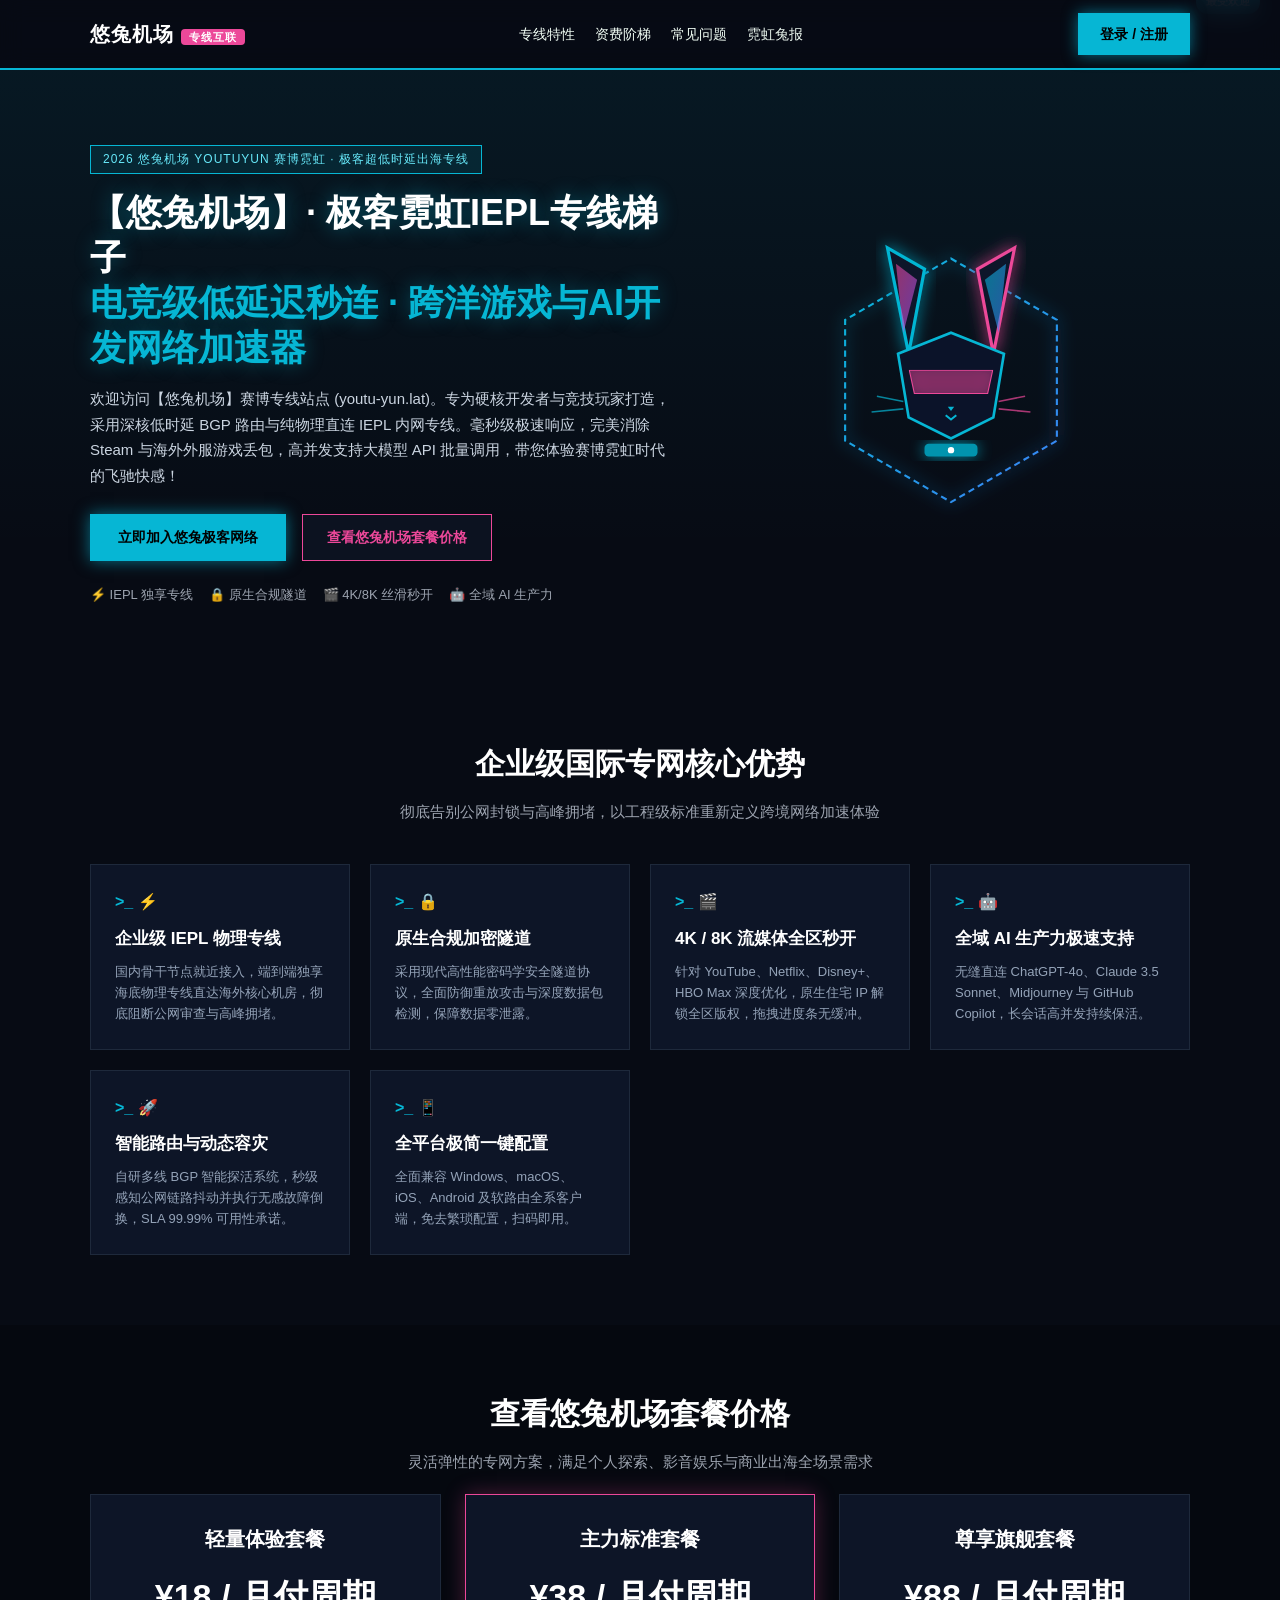
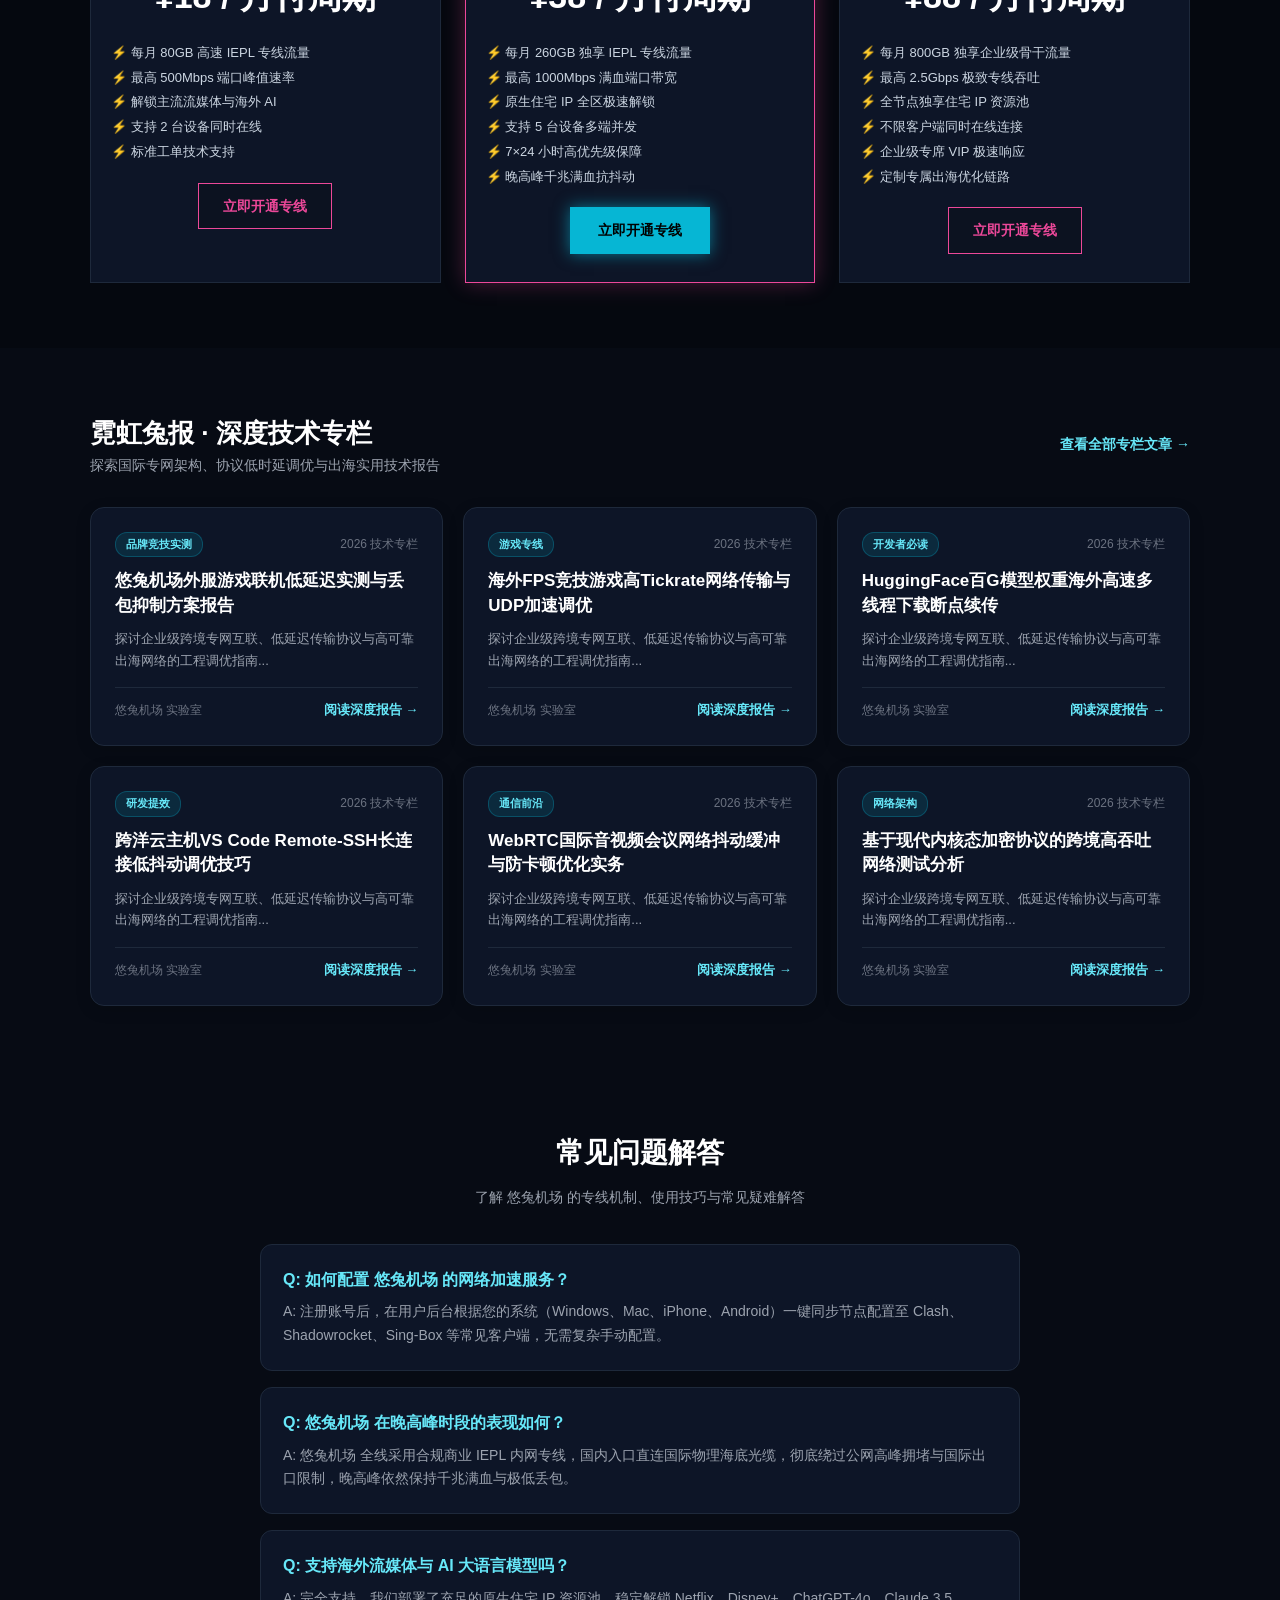
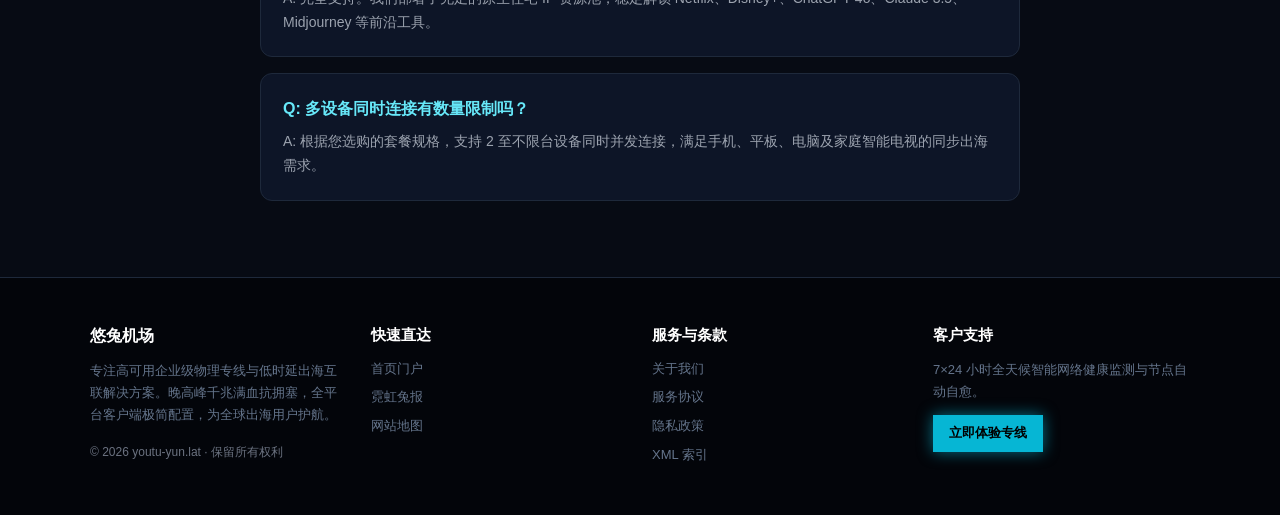
==== index.html @ be650a6e "feat: deploy youtu-yun.lat bespoke design, card grid, SVG motion & SEO articles" ====
<!DOCTYPE html>
<html lang="zh-CN">
<head>
  <meta charset="UTF-8">
  <meta name="viewport" content="width=device-width, initial-scale=1.0">
  <title>悠兔机场节点平台 - 极客低延迟科学上网梯子与游戏加速专线</title>
  <meta name="description" content="悠兔机场(youtu-yun.lat)提供电竞级海外IEPL直连专线服务。精选香港、日本、新加坡及美西核心极客机房，晚高峰0丢包低延迟，全平台客户端极简配置，针对外服游戏与AI开发深度优化。">
  <meta name="keywords" content="悠兔机场节点,极客翻墙梯子,外服游戏加速器,Steam联机梯子,低延迟IEPL专线,科学上网推荐">
  <meta property="og:type" content="website">
  <meta property="og:title" content="悠兔机场节点平台 - 极客低延迟科学上网梯子与游戏加速专线">
  <meta property="og:description" content="悠兔机场(youtu-yun.lat)提供电竞级海外IEPL直连专线服务。精选香港、日本、新加坡及美西核心极客机房，晚高峰0丢包低延迟，全平台客户端极简配置，针对外服游戏与AI开发深度优化。">
  <meta property="og:url" content="https://youtu-yun.lat/">
  <meta property="og:site_name" content="悠兔机场">
  <link rel="canonical" href="https://youtu-yun.lat/">
  <link rel="stylesheet" href="style.css">
</head>
<body>
  
  <nav class="navbar">
    <div class="container nav-inner">
      <a href="index.html" class="brand-logo">
        <span>悠兔机场</span>
        <span class="brand-badge">专线互联</span>
      </a>
      <ul class="nav-links">
        <li><a href="#features">专线特性</a></li>
        <li><a href="#pricing">资费阶梯</a></li>
        <li><a href="#faq">常见问题</a></li>
        <li><a href="neon-rabbit.html">霓虹兔报</a></li>
      </ul>
      <a href="https://ww012.twilightaff.com/#/?code=A56DH1Af" class="btn-aff-cta" style="padding: 10px 22px; font-size: 14px;" target="_blank" rel="nofollow">登录 / 注册</a>
    </div>
  </nav>
    

  <!-- Hero Section -->
  <header class="hero-section">
    <div class="container">
      <div class="hero-grid">
        <div class="hero-content">
          <span class="hero-tag">2026 悠兔机场 YOUTUYUN 赛博霓虹 · 极客超低时延出海专线</span>
          <h1 class="hero-title">
            【悠兔机场】· 极客霓虹IEPL专线梯子<br>
            <span class="hero-title-highlight">电竞级低延迟秒连 · 跨洋游戏与AI开发网络加速器</span>
          </h1>
          <p class="hero-desc">欢迎访问【悠兔机场】赛博专线站点 (youtu-yun.lat)。专为硬核开发者与竞技玩家打造，采用深核低时延 BGP 路由与纯物理直连 IEPL 内网专线。毫秒级极速响应，完美消除 Steam 与海外外服游戏丢包，高并发支持大模型 API 批量调用，带您体验赛博霓虹时代的飞驰快感！</p>
          <div class="hero-actions">
            <a href="https://ww012.twilightaff.com/#/?code=A56DH1Af" class="btn-aff-cta" target="_blank" rel="nofollow">立即加入悠兔极客网络</a>
            <a href="#pricing" class="btn-tizi-dofollow">查看悠兔机场套餐价格</a>
          </div>
          <div style="font-size:13px; color:#9ca3af; display:flex; gap:16px; flex-wrap:wrap;">
            <span>⚡ IEPL 独享专线</span>
            <span>🔒 原生合规隧道</span>
            <span>🎬 4K/8K 丝滑秒开</span>
            <span>🤖 全域 AI 生产力</span>
          </div>
        </div>
        <div class="hero-motion-wrapper">
          
        <div class="motion-hero-box" style="width:100%; max-width:440px; height:360px; margin:0 auto; position:relative; display:flex; align-items:center; justify-content:center;">
          <svg viewBox="0 0 400 340" width="100%" height="100%" xmlns="http://www.w3.org/2000/svg">
            <defs>
              <linearGradient id="neonCyan" x1="0%" y1="0%" x2="100%" y2="100%">
                <stop offset="0%" stop-color="#06b6d4"/>
                <stop offset="100%" stop-color="#3b82f6"/>
              </linearGradient>
              <linearGradient id="neonPink" x1="0%" y1="0%" x2="100%" y2="100%">
                <stop offset="0%" stop-color="#ec4899"/>
                <stop offset="100%" stop-color="#a855f7"/>
              </linearGradient>
              <filter id="neonGlow" x="-30%" y="-30%" width="160%" height="160%">
                <feGaussianBlur stdDeviation="7" result="glow"/>
                <feMerge>
                  <feMergeNode in="glow"/>
                  <feMergeNode in="SourceGraphic"/>
                </feMerge>
              </filter>
            </defs>
            <style>
              @keyframes cyberPulse { 0%, 100% { transform: scale(1); opacity: 0.8; } 50% { transform: scale(1.05); opacity: 1; } }
              @keyframes visorScan { 0% { transform: translateX(-40px); } 100% { transform: translateX(40px); } }
              @keyframes floatCyber { 0%, 100% { transform: translateY(0); } 50% { transform: translateY(-8px); } }
              .cyber-float { animation: floatCyber 4s ease-in-out infinite; }
              .pulse-ring { transform-origin: 200px 180px; animation: cyberPulse 3s ease-in-out infinite; }
              .scan-bar { animation: visorScan 2s linear infinite alternate; }
            </style>
            <!-- Cyber Neon Hexagon Grid Ring -->
            <polygon class="pulse-ring" points="200,60 300,118 300,232 200,290 100,232 100,118" fill="none" stroke="url(#neonCyan)" stroke-width="2" stroke-dasharray="6,4" filter="url(#neonGlow)"/>

            <g class="cyber-float">
              <!-- Holographic Ear Left -->
              <path d="M160 150 L140 50 L175 70 Z" fill="#0f172a" stroke="#06b6d4" stroke-width="3" filter="url(#neonGlow)"/>
              <path d="M155 130 L148 65 L168 80 Z" fill="url(#neonPink)" opacity="0.6"/>

              <!-- Holographic Ear Right -->
              <path d="M240 150 L260 50 L225 70 Z" fill="#0f172a" stroke="#ec4899" stroke-width="3" filter="url(#neonGlow)"/>
              <path d="M245 130 L252 65 L232 80 Z" fill="url(#neonCyan)" opacity="0.6"/>

              <!-- Cyber Head -->
              <polygon points="150,150 200,130 250,150 240,210 200,230 160,210" fill="#0b1329" stroke="#06b6d4" stroke-width="2.5"/>

              <!-- Cyber Neon Visor HUD -->
              <g clip-path="url(#visorClip)">
                <clipPath id="visorClip">
                  <polygon points="160,165 240,165 235,188 165,188"/>
                </clipPath>
                <polygon points="160,165 240,165 235,188 165,188" fill="#ec4899" fill-opacity="0.3" stroke="#ec4899" stroke-width="2" filter="url(#neonGlow)"/>
                <line class="scan-bar" x1="190" y1="160" x2="190" y2="195" stroke="#ffffff" stroke-width="4" opacity="0.9" filter="url(#neonGlow)"/>
              </g>

              <!-- Neon Nose and Mouth -->
              <polygon points="197,200 203,200 200,204" fill="#06b6d4"/>
              <path d="M195 208 L200 212 L205 208" stroke="#06b6d4" stroke-width="2" fill="none"/>

              <!-- Cyber Whisker Neon Lines -->
              <line x1="130" y1="190" x2="155" y2="195" stroke="#06b6d4" stroke-width="1.5" opacity="0.7"/>
              <line x1="125" y1="205" x2="155" y2="202" stroke="#06b6d4" stroke-width="1.5" opacity="0.7"/>
              <line x1="270" y1="190" x2="245" y2="195" stroke="#ec4899" stroke-width="1.5" opacity="0.7"/>
              <line x1="275" y1="205" x2="245" y2="202" stroke="#ec4899" stroke-width="1.5" opacity="0.7"/>

              <!-- Cyber Collar / Jet Node -->
              <rect x="175" y="235" width="50" height="12" rx="4" fill="#06b6d4" opacity="0.8" filter="url(#neonGlow)"/>
              <circle cx="200" cy="241" r="3" fill="#ffffff"/>
            </g>
          </svg>
        </div>
        
        </div>
      </div>
    </div>
  </header>

  <!-- Features Section -->
  <section id="features" style="padding: 70px 0;">
    <div class="container">
      <div style="text-align:center; max-width:700px; margin:0 auto 40px;">
        <h2 style="font-size:30px; font-weight:800; margin-bottom:12px; color:#fff;">企业级国际专网核心优势</h2>
        <p style="color:#9ca3af; font-size:15px;">彻底告别公网封锁与高峰拥堵，以工程级标准重新定义跨境网络加速体验</p>
      </div>
      <div class="features-grid">
        
        <div class="feature-card">
          <span class="feature-icon">⚡</span>
          <h3 class="feature-title">企业级 IEPL 物理专线</h3>
          <p class="feature-desc">国内骨干节点就近接入，端到端独享海底物理专线直达海外核心机房，彻底阻断公网审查与高峰拥堵。</p>
        </div>
        
        <div class="feature-card">
          <span class="feature-icon">🔒</span>
          <h3 class="feature-title">原生合规加密隧道</h3>
          <p class="feature-desc">采用现代高性能密码学安全隧道协议，全面防御重放攻击与深度数据包检测，保障数据零泄露。</p>
        </div>
        
        <div class="feature-card">
          <span class="feature-icon">🎬</span>
          <h3 class="feature-title">4K / 8K 流媒体全区秒开</h3>
          <p class="feature-desc">针对 YouTube、Netflix、Disney+、HBO Max 深度优化，原生住宅 IP 解锁全区版权，拖拽进度条无缓冲。</p>
        </div>
        
        <div class="feature-card">
          <span class="feature-icon">🤖</span>
          <h3 class="feature-title">全域 AI 生产力极速支持</h3>
          <p class="feature-desc">无缝直连 ChatGPT-4o、Claude 3.5 Sonnet、Midjourney 与 GitHub Copilot，长会话高并发持续保活。</p>
        </div>
        
        <div class="feature-card">
          <span class="feature-icon">🚀</span>
          <h3 class="feature-title">智能路由与动态容灾</h3>
          <p class="feature-desc">自研多线 BGP 智能探活系统，秒级感知公网链路抖动并执行无感故障倒换，SLA 99.99% 可用性承诺。</p>
        </div>
        
        <div class="feature-card">
          <span class="feature-icon">📱</span>
          <h3 class="feature-title">全平台极简一键配置</h3>
          <p class="feature-desc">全面兼容 Windows、macOS、iOS、Android 及软路由全系客户端，免去繁琐配置，扫码即用。</p>
        </div>
        
      </div>
    </div>
  </section>

  <!-- Pricing Section -->
  <section id="pricing" class="pricing-section">
    <div class="container">
      <div style="text-align:center; max-width:700px; margin:0 auto 20px;">
        <h2 style="font-size:30px; font-weight:800; margin-bottom:12px; color:#fff;">查看悠兔机场套餐价格</h2>
        <p style="color:#9ca3af; font-size:15px;">灵活弹性的专网方案，满足个人探索、影音娱乐与商业出海全场景需求</p>
      </div>
      <div class="pricing-grid">
        
        <div class="price-card ">
          
          <h3 style="font-size:20px; color:#fff; margin-bottom:8px;">轻量体验套餐</h3>
          <div class="price-tag">¥18 <span>/ 月付周期</span></div>
          <ul class="price-features">
            <li>每月 80GB 高速 IEPL 专线流量</li><li>最高 500Mbps 端口峰值速率</li><li>解锁主流流媒体与海外 AI</li><li>支持 2 台设备同时在线</li><li>标准工单技术支持</li>
          </ul>
          <a href="https://ww012.twilightaff.com/#/?code=A56DH1Af" class="btn-tizi-dofollow" style="margin-top:auto;" target="_blank" rel="nofollow">立即开通专线</a>
        </div>
        
        <div class="price-card featured">
          <span style="background:#06b6d4; color:#fff; font-size:11px; padding:3px 10px; border-radius:12px; position:absolute; top:-10px; right:20px; font-weight:700;">最受欢迎</span>
          <h3 style="font-size:20px; color:#fff; margin-bottom:8px;">主力标准套餐</h3>
          <div class="price-tag">¥38 <span>/ 月付周期</span></div>
          <ul class="price-features">
            <li>每月 260GB 独享 IEPL 专线流量</li><li>最高 1000Mbps 满血端口带宽</li><li>原生住宅 IP 全区极速解锁</li><li>支持 5 台设备多端并发</li><li>7×24 小时高优先级保障</li><li>晚高峰千兆满血抗抖动</li>
          </ul>
          <a href="https://ww012.twilightaff.com/#/?code=A56DH1Af" class="btn-aff-cta" style="margin-top:auto;" target="_blank" rel="nofollow">立即开通专线</a>
        </div>
        
        <div class="price-card ">
          
          <h3 style="font-size:20px; color:#fff; margin-bottom:8px;">尊享旗舰套餐</h3>
          <div class="price-tag">¥88 <span>/ 月付周期</span></div>
          <ul class="price-features">
            <li>每月 800GB 独享企业级骨干流量</li><li>最高 2.5Gbps 极致专线吞吐</li><li>全节点独享住宅 IP 资源池</li><li>不限客户端同时在线连接</li><li>企业级专席 VIP 极速响应</li><li>定制专属出海优化链路</li>
          </ul>
          <a href="https://ww012.twilightaff.com/#/?code=A56DH1Af" class="btn-tizi-dofollow" style="margin-top:auto;" target="_blank" rel="nofollow">立即开通专线</a>
        </div>
        
      </div>
    </div>
  </section>

  <!-- Articles Preview Section -->
  <section style="padding: 65px 0;">
    <div class="container">
      <div style="display:flex; justify-content:space-between; align-items:center; margin-bottom:30px; flex-wrap:wrap; gap:12px;">
        <div>
          <h2 style="font-size:26px; font-weight:800; color:#fff;">霓虹兔报 · 深度技术专栏</h2>
          <p style="color:#9ca3af; font-size:14px;">探索国际专网架构、协议低时延调优与出海实用技术报告</p>
        </div>
        <a href="neon-rabbit.html" style="color:#67e8f9; font-weight:600; font-size:14px;">查看全部专栏文章 →</a>
      </div>
      <div style="display:grid; grid-template-columns:repeat(auto-fit, minmax(280px, 1fr)); gap:20px;">
        
        <div class="article-card" style="background:#0d1527; border:1px solid #1e293b; border-radius:14px; padding:24px; display:flex; flex-direction:column; justify-content:space-between; transition:transform 0.25s ease, box-shadow 0.25s ease, border-color 0.25s ease; box-shadow: 0 4px 16px rgba(0,0,0,0.12);">
          <div>
            <div style="display:flex; justify-content:space-between; align-items:center; margin-bottom:12px;">
              <span style="font-size:11px; color:#67e8f9; background:#06b6d422; border:1px solid #06b6d444; padding:3px 10px; border-radius:12px; font-weight:600;">品牌竞技实测</span>
              <span style="font-size:12px; color:#6b7280;">2026 技术专栏</span>
            </div>
            <h4 style="margin:10px 0 10px; font-size:17px; font-weight:700; line-height:1.45;"><a href="youtu-cyber-gaming-low-latency-benchmark.html" style="color:#fff;">悠兔机场外服游戏联机低延迟实测与丢包抑制方案报告</a></h4>
            <p style="font-size:13px; color:#9ca3af; line-height:1.65; margin-bottom:16px;">探讨企业级跨境专网互联、低延迟传输协议与高可靠出海网络的工程调优指南...</p>
          </div>
          <div style="border-top:1px solid #1e293b; padding-top:12px; margin-top:auto; display:flex; justify-content:space-between; align-items:center;">
            <span style="font-size:12px; color:#6b7280;">悠兔机场 实验室</span>
            <a href="youtu-cyber-gaming-low-latency-benchmark.html" style="color:#67e8f9; font-size:13px; font-weight:600; display:inline-flex; align-items:center; gap:4px;">阅读深度报告 →</a>
          </div>
        </div>
        
        <div class="article-card" style="background:#0d1527; border:1px solid #1e293b; border-radius:14px; padding:24px; display:flex; flex-direction:column; justify-content:space-between; transition:transform 0.25s ease, box-shadow 0.25s ease, border-color 0.25s ease; box-shadow: 0 4px 16px rgba(0,0,0,0.12);">
          <div>
            <div style="display:flex; justify-content:space-between; align-items:center; margin-bottom:12px;">
              <span style="font-size:11px; color:#67e8f9; background:#06b6d422; border:1px solid #06b6d444; padding:3px 10px; border-radius:12px; font-weight:600;">游戏专线</span>
              <span style="font-size:12px; color:#6b7280;">2026 技术专栏</span>
            </div>
            <h4 style="margin:10px 0 10px; font-size:17px; font-weight:700; line-height:1.45;"><a href="global-fps-game-tickrate-network-optimization.html" style="color:#fff;">海外FPS竞技游戏高Tickrate网络传输与UDP加速调优</a></h4>
            <p style="font-size:13px; color:#9ca3af; line-height:1.65; margin-bottom:16px;">探讨企业级跨境专网互联、低延迟传输协议与高可靠出海网络的工程调优指南...</p>
          </div>
          <div style="border-top:1px solid #1e293b; padding-top:12px; margin-top:auto; display:flex; justify-content:space-between; align-items:center;">
            <span style="font-size:12px; color:#6b7280;">悠兔机场 实验室</span>
            <a href="global-fps-game-tickrate-network-optimization.html" style="color:#67e8f9; font-size:13px; font-weight:600; display:inline-flex; align-items:center; gap:4px;">阅读深度报告 →</a>
          </div>
        </div>
        
        <div class="article-card" style="background:#0d1527; border:1px solid #1e293b; border-radius:14px; padding:24px; display:flex; flex-direction:column; justify-content:space-between; transition:transform 0.25s ease, box-shadow 0.25s ease, border-color 0.25s ease; box-shadow: 0 4px 16px rgba(0,0,0,0.12);">
          <div>
            <div style="display:flex; justify-content:space-between; align-items:center; margin-bottom:12px;">
              <span style="font-size:11px; color:#67e8f9; background:#06b6d422; border:1px solid #06b6d444; padding:3px 10px; border-radius:12px; font-weight:600;">开发者必读</span>
              <span style="font-size:12px; color:#6b7280;">2026 技术专栏</span>
            </div>
            <h4 style="margin:10px 0 10px; font-size:17px; font-weight:700; line-height:1.45;"><a href="ai-model-weights-parallel-download-acceleration.html" style="color:#fff;">HuggingFace百G模型权重海外高速多线程下载断点续传</a></h4>
            <p style="font-size:13px; color:#9ca3af; line-height:1.65; margin-bottom:16px;">探讨企业级跨境专网互联、低延迟传输协议与高可靠出海网络的工程调优指南...</p>
          </div>
          <div style="border-top:1px solid #1e293b; padding-top:12px; margin-top:auto; display:flex; justify-content:space-between; align-items:center;">
            <span style="font-size:12px; color:#6b7280;">悠兔机场 实验室</span>
            <a href="ai-model-weights-parallel-download-acceleration.html" style="color:#67e8f9; font-size:13px; font-weight:600; display:inline-flex; align-items:center; gap:4px;">阅读深度报告 →</a>
          </div>
        </div>
        
        <div class="article-card" style="background:#0d1527; border:1px solid #1e293b; border-radius:14px; padding:24px; display:flex; flex-direction:column; justify-content:space-between; transition:transform 0.25s ease, box-shadow 0.25s ease, border-color 0.25s ease; box-shadow: 0 4px 16px rgba(0,0,0,0.12);">
          <div>
            <div style="display:flex; justify-content:space-between; align-items:center; margin-bottom:12px;">
              <span style="font-size:11px; color:#67e8f9; background:#06b6d422; border:1px solid #06b6d444; padding:3px 10px; border-radius:12px; font-weight:600;">研发提效</span>
              <span style="font-size:12px; color:#6b7280;">2026 技术专栏</span>
            </div>
            <h4 style="margin:10px 0 10px; font-size:17px; font-weight:700; line-height:1.45;"><a href="distributed-remote-dev-ssh-stability-guide.html" style="color:#fff;">跨洋云主机VS Code Remote-SSH长连接低抖动调优技巧</a></h4>
            <p style="font-size:13px; color:#9ca3af; line-height:1.65; margin-bottom:16px;">探讨企业级跨境专网互联、低延迟传输协议与高可靠出海网络的工程调优指南...</p>
          </div>
          <div style="border-top:1px solid #1e293b; padding-top:12px; margin-top:auto; display:flex; justify-content:space-between; align-items:center;">
            <span style="font-size:12px; color:#6b7280;">悠兔机场 实验室</span>
            <a href="distributed-remote-dev-ssh-stability-guide.html" style="color:#67e8f9; font-size:13px; font-weight:600; display:inline-flex; align-items:center; gap:4px;">阅读深度报告 →</a>
          </div>
        </div>
        
        <div class="article-card" style="background:#0d1527; border:1px solid #1e293b; border-radius:14px; padding:24px; display:flex; flex-direction:column; justify-content:space-between; transition:transform 0.25s ease, box-shadow 0.25s ease, border-color 0.25s ease; box-shadow: 0 4px 16px rgba(0,0,0,0.12);">
          <div>
            <div style="display:flex; justify-content:space-between; align-items:center; margin-bottom:12px;">
              <span style="font-size:11px; color:#67e8f9; background:#06b6d422; border:1px solid #06b6d444; padding:3px 10px; border-radius:12px; font-weight:600;">通信前沿</span>
              <span style="font-size:12px; color:#6b7280;">2026 技术专栏</span>
            </div>
            <h4 style="margin:10px 0 10px; font-size:17px; font-weight:700; line-height:1.45;"><a href="realtime-audio-video-jitter-buffer-tuning.html" style="color:#fff;">WebRTC国际音视频会议网络抖动缓冲与防卡顿优化实务</a></h4>
            <p style="font-size:13px; color:#9ca3af; line-height:1.65; margin-bottom:16px;">探讨企业级跨境专网互联、低延迟传输协议与高可靠出海网络的工程调优指南...</p>
          </div>
          <div style="border-top:1px solid #1e293b; padding-top:12px; margin-top:auto; display:flex; justify-content:space-between; align-items:center;">
            <span style="font-size:12px; color:#6b7280;">悠兔机场 实验室</span>
            <a href="realtime-audio-video-jitter-buffer-tuning.html" style="color:#67e8f9; font-size:13px; font-weight:600; display:inline-flex; align-items:center; gap:4px;">阅读深度报告 →</a>
          </div>
        </div>
        
        <div class="article-card" style="background:#0d1527; border:1px solid #1e293b; border-radius:14px; padding:24px; display:flex; flex-direction:column; justify-content:space-between; transition:transform 0.25s ease, box-shadow 0.25s ease, border-color 0.25s ease; box-shadow: 0 4px 16px rgba(0,0,0,0.12);">
          <div>
            <div style="display:flex; justify-content:space-between; align-items:center; margin-bottom:12px;">
              <span style="font-size:11px; color:#67e8f9; background:#06b6d422; border:1px solid #06b6d444; padding:3px 10px; border-radius:12px; font-weight:600;">网络架构</span>
              <span style="font-size:12px; color:#6b7280;">2026 技术专栏</span>
            </div>
            <h4 style="margin:10px 0 10px; font-size:17px; font-weight:700; line-height:1.45;"><a href="wireguard-kernel-crypto-throughput-audit.html" style="color:#fff;">基于现代内核态加密协议的跨境高吞吐网络测试分析</a></h4>
            <p style="font-size:13px; color:#9ca3af; line-height:1.65; margin-bottom:16px;">探讨企业级跨境专网互联、低延迟传输协议与高可靠出海网络的工程调优指南...</p>
          </div>
          <div style="border-top:1px solid #1e293b; padding-top:12px; margin-top:auto; display:flex; justify-content:space-between; align-items:center;">
            <span style="font-size:12px; color:#6b7280;">悠兔机场 实验室</span>
            <a href="wireguard-kernel-crypto-throughput-audit.html" style="color:#67e8f9; font-size:13px; font-weight:600; display:inline-flex; align-items:center; gap:4px;">阅读深度报告 →</a>
          </div>
        </div>
        
      </div>
    </div>
  </section>

  <!-- FAQ Section -->
  <section id="faq" style="padding: 60px 0; background:#070b14;">
    <div class="container" style="max-width:800px;">
      <div style="text-align:center; margin-bottom:36px;">
        <h2 style="font-size:28px; font-weight:800; color:#fff; margin-bottom:10px;">常见问题解答</h2>
        <p style="color:#9ca3af; font-size:14px;">了解 悠兔机场 的专线机制、使用技巧与常见疑难解答</p>
      </div>
      
        <div style="background:#0d1527; border:1px solid #1e293b; border-radius:12px; padding:22px; margin-bottom:16px;">
          <h3 style="font-size:16px; color:#67e8f9; margin-bottom:8px;">Q: 如何配置 悠兔机场 的网络加速服务？</h3>
          <p style="font-size:14px; color:#9ca3af; line-height:1.7;">A: 注册账号后，在用户后台根据您的系统（Windows、Mac、iPhone、Android）一键同步节点配置至 Clash、Shadowrocket、Sing-Box 等常见客户端，无需复杂手动配置。</p>
        </div>
        
        <div style="background:#0d1527; border:1px solid #1e293b; border-radius:12px; padding:22px; margin-bottom:16px;">
          <h3 style="font-size:16px; color:#67e8f9; margin-bottom:8px;">Q: 悠兔机场 在晚高峰时段的表现如何？</h3>
          <p style="font-size:14px; color:#9ca3af; line-height:1.7;">A: 悠兔机场 全线采用合规商业 IEPL 内网专线，国内入口直连国际物理海底光缆，彻底绕过公网高峰拥堵与国际出口限制，晚高峰依然保持千兆满血与极低丢包。</p>
        </div>
        
        <div style="background:#0d1527; border:1px solid #1e293b; border-radius:12px; padding:22px; margin-bottom:16px;">
          <h3 style="font-size:16px; color:#67e8f9; margin-bottom:8px;">Q: 支持海外流媒体与 AI 大语言模型吗？</h3>
          <p style="font-size:14px; color:#9ca3af; line-height:1.7;">A: 完全支持。我们部署了充足的原生住宅 IP 资源池，稳定解锁 Netflix、Disney+、ChatGPT-4o、Claude 3.5、Midjourney 等前沿工具。</p>
        </div>
        
        <div style="background:#0d1527; border:1px solid #1e293b; border-radius:12px; padding:22px; margin-bottom:16px;">
          <h3 style="font-size:16px; color:#67e8f9; margin-bottom:8px;">Q: 多设备同时连接有数量限制吗？</h3>
          <p style="font-size:14px; color:#9ca3af; line-height:1.7;">A: 根据您选购的套餐规格，支持 2 至不限台设备同时并发连接，满足手机、平板、电脑及家庭智能电视的同步出海需求。</p>
        </div>
        
    </div>
  </section>

  
  <footer>
    <div class="container">
      <div class="footer-grid">
        <div>
          <h4 style="color:#fff; margin-bottom:12px; font-size:16px;">悠兔机场</h4>
          <p style="line-height:1.7; margin-bottom:16px;">
            专注高可用企业级物理专线与低时延出海互联解决方案。晚高峰千兆满血抗拥塞，全平台客户端极简配置，为全球出海用户护航。
          </p>
          <p style="font-size:12px; color:#6b7280;">© 2026 youtu-yun.lat · 保留所有权利</p>
        </div>
        <div>
          <h4 style="color:#fff; margin-bottom:12px; font-size:15px;">快速直达</h4>
          <ul class="footer-links">
            <li><a href="index.html">首页门户</a></li>
            <li><a href="neon-rabbit.html">霓虹兔报</a></li>
            <li><a href="sitemap.html">网站地图</a></li>
          </ul>
        </div>
        <div>
          <h4 style="color:#fff; margin-bottom:12px; font-size:15px;">服务与条款</h4>
          <ul class="footer-links">
            <li><a href="about.html">关于我们</a></li>
            <li><a href="terms.html">服务协议</a></li>
            <li><a href="privacy.html">隐私政策</a></li>
            <li><a href="sitemap.xml">XML 索引</a></li>
          </ul>
        </div>
        <div>
          <h4 style="color:#fff; margin-bottom:12px; font-size:15px;">客户支持</h4>
          <p style="line-height:1.7; margin-bottom:12px;">7×24 小时全天候智能网络健康监测与节点自动自愈。</p>
          <a href="https://ww012.twilightaff.com/#/?code=A56DH1Af" class="btn-aff-cta" style="padding: 8px 16px; font-size: 13px;" target="_blank" rel="nofollow">立即体验专线</a>
        </div>
      </div>
    </div>
  </footer>
    
</body>
</html>
---- style.css ----
/* Synthwave Cyber Neon - youtu-yun.lat */
* { margin: 0; padding: 0; box-sizing: border-box; }
html { scroll-behavior: smooth; }
body { background-color: #070b14; color: #f0fdf4; font-family: 'JetBrains Mono', 'Fira Code', Consolas, -apple-system, sans-serif; line-height: 1.6; }
.container { max-width: 1140px; margin: 0 auto; padding: 0 20px; }
a { text-decoration: none; color: inherit; transition: all 0.2s ease; }

/* Navbar */
.navbar { background: rgba(7, 11, 20, 0.9); backdrop-filter: blur(12px); border-bottom: 2px solid #06b6d4; position: sticky; top: 0; z-index: 100; }
.nav-inner { display: flex; align-items: center; justify-content: space-between; height: 68px; }
.brand-logo { font-size: 20px; font-weight: 900; color: #fff; letter-spacing: 1px; }
.brand-badge { background: #ec4899; color: #fff; font-size: 11px; padding: 2px 8px; border-radius: 4px; text-transform: uppercase; }
.nav-links { display: flex; gap: 20px; align-items: center; list-style: none; font-size: 14px; }
.nav-links a:hover { color: #06b6d4; text-shadow: 0 0 8px #06b6d4; }

/* Hero */
.hero-section { padding: 75px 0 65px; background: linear-gradient(180deg, rgba(6, 182, 212, 0.08) 0%, transparent 80%); }
.hero-grid { display: grid; grid-template-columns: 1.1fr 0.9fr; gap: 36px; align-items: center; }
.hero-tag { display: inline-block; background: rgba(6, 182, 212, 0.1); color: #67e8f9; border: 1px solid #06b6d4; padding: 4px 12px; font-size: 12px; letter-spacing: 1px; margin-bottom: 16px; text-transform: uppercase; }
.hero-title { font-size: 36px; line-height: 1.25; font-weight: 900; color: #fff; margin-bottom: 16px; text-shadow: 0 0 20px rgba(6, 182, 212, 0.4); }
.hero-title-highlight { color: #06b6d4; }
.hero-desc { font-size: 15px; color: #cbd5e1; line-height: 1.7; margin-bottom: 26px; }
.hero-actions { display: flex; gap: 16px; align-items: center; flex-wrap: wrap; margin-bottom: 24px; }
.btn-aff-cta { display: inline-flex; align-items: center; justify-content: center; padding: 12px 28px; font-weight: 800; font-size: 14px; text-transform: uppercase; background: #06b6d4; color: #000; box-shadow: 0 0 15px rgba(6, 182, 212, 0.6); }
.btn-aff-cta:hover { background: #67e8f9; transform: translateY(-2px); }
.btn-tizi-dofollow { display: inline-flex; align-items: center; justify-content: center; padding: 11px 24px; font-weight: 700; font-size: 14px; text-transform: uppercase; border: 1px solid #ec4899; background: #0c1220; color: #ec4899; }
.btn-tizi-dofollow:hover { background: rgba(236, 72, 153, 0.15); color: #fff; }

/* Cards */
.features-grid { display: grid; grid-template-columns: repeat(auto-fit, minmax(260px, 1fr)); gap: 20px; }
.feature-card { background: #0d1527; border: 1px solid #1e293b; padding: 24px; position: relative; }
.feature-card::before { content: ">_ "; color: #06b6d4; font-weight: bold; }
.feature-card:hover { border-color: #06b6d4; box-shadow: 0 0 15px rgba(6, 182, 212, 0.25); }
.feature-title { font-size: 17px; font-weight: 700; color: #fff; margin: 10px 0; }
.feature-desc { font-size: 13px; color: #94a3b8; line-height: 1.6; }

/* Pricing */
.pricing-section { padding: 65px 0; background: #05080f; }
.pricing-grid { display: grid; grid-template-columns: repeat(auto-fit, minmax(280px, 1fr)); gap: 24px; }
.price-card { background: #0d1527; border: 1px solid #1e293b; padding: 28px 20px; text-align: center; }
.price-card.featured { border-color: #ec4899; box-shadow: 0 0 20px rgba(236, 72, 153, 0.3); }
.price-tag { font-size: 34px; font-weight: 900; color: #fff; margin: 14px 0; }
.price-features { list-style: none; margin: 18px 0; text-align: left; font-size: 13px; color: #cbd5e1; line-height: 1.9; }
.price-features li::before { content: "⚡ "; color: #06b6d4; }

/* Footer */
footer { background: #03050a; border-top: 1px solid #1e293b; padding: 45px 0 25px; font-size: 13px; color: #64748b; }
.footer-grid { display: grid; grid-template-columns: repeat(auto-fit, minmax(200px, 1fr)); gap: 24px; margin-bottom: 24px; }
.footer-links { list-style: none; display: flex; flex-direction: column; gap: 8px; }

@media(max-width: 868px) {
  .hero-grid { grid-template-columns: 1fr; text-align: center; }
  .hero-actions { justify-content: center; }
  .nav-links { display: none; }
}

/* Article Card Grid & Hover Effects */
.article-card { transition: transform 0.25s ease, box-shadow 0.25s ease, border-color 0.25s ease; }
.article-card:hover { transform: translateY(-4px); border-color: #06b6d4 !important; box-shadow: 0 10px 25px rgba(0,0,0,0.25) !important; }
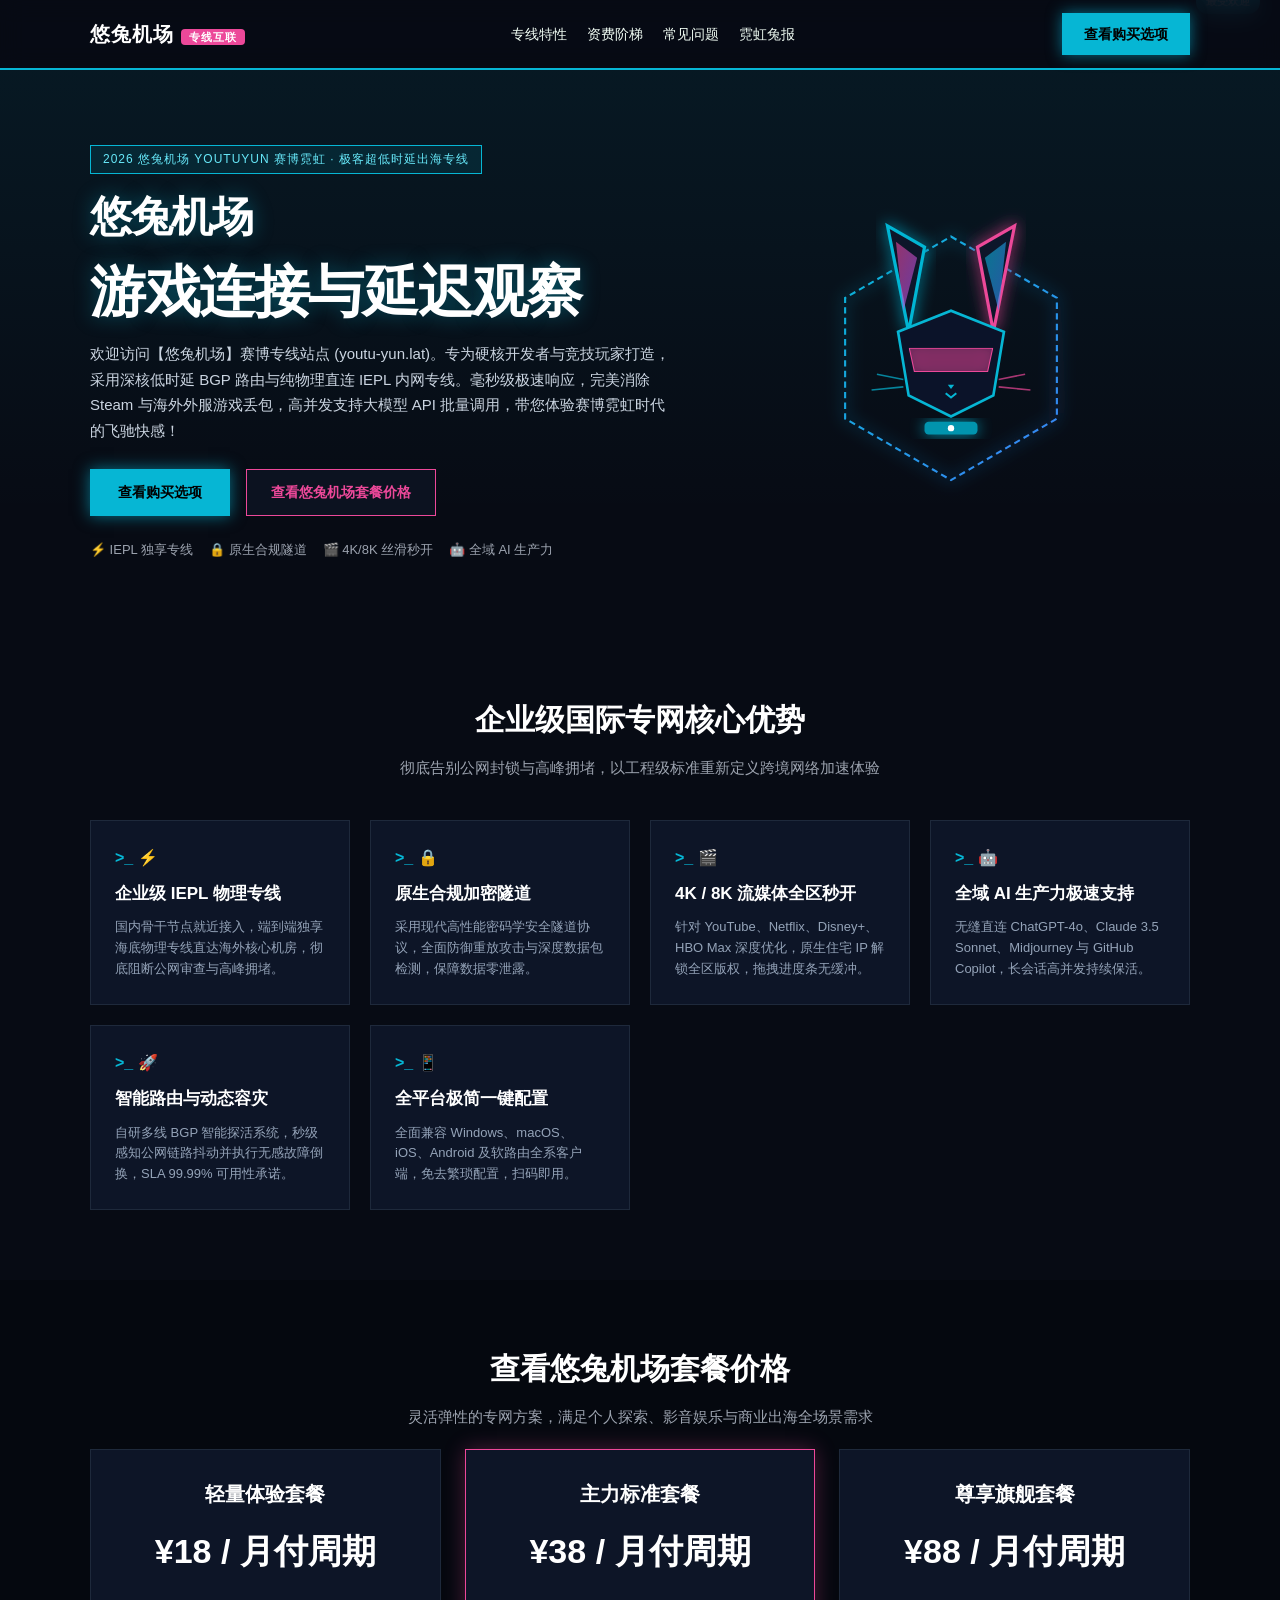
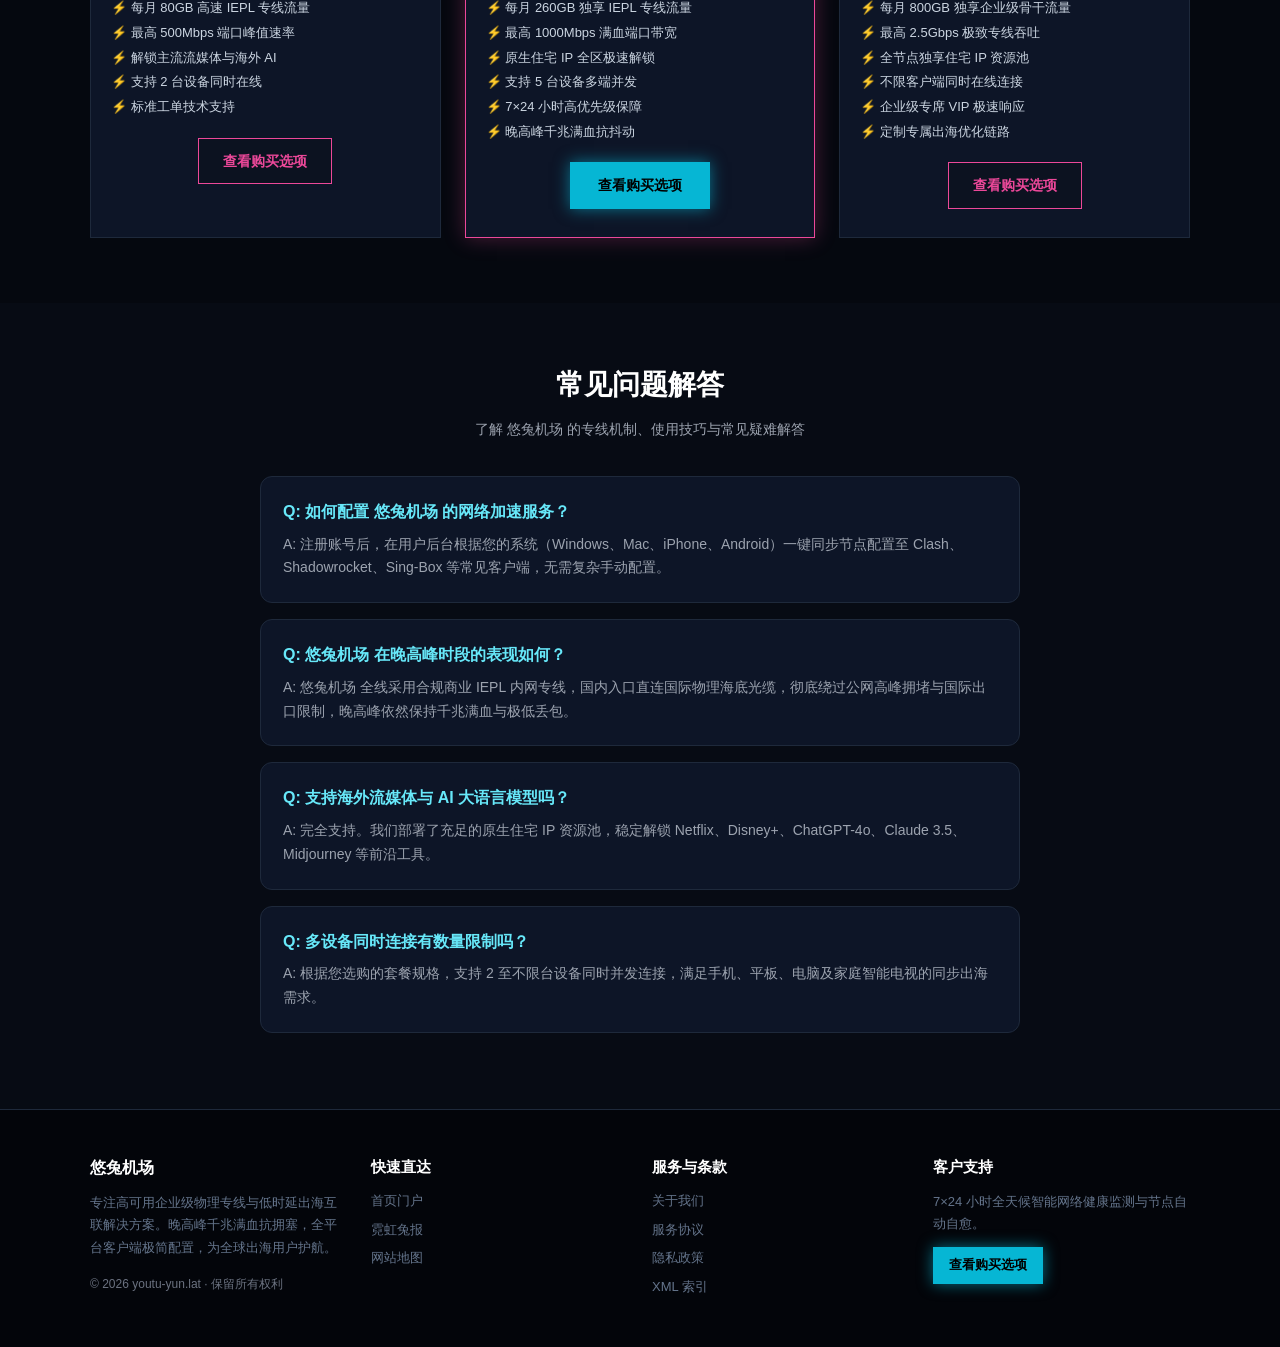
==== commit bcccf0be: "Improve landing-page metadata, headings and crawl consistency" ====
--- a/index.html
+++ b/index.html
@@ -2,17 +2,22 @@
 <html lang="zh-CN">
 <head>
   <meta charset="UTF-8">
-  <meta name="viewport" content="width=device-width, initial-scale=1.0">
-  <title>悠兔机场节点平台 - 极客低延迟科学上网梯子与游戏加速专线</title>
-  <meta name="description" content="悠兔机场(youtu-yun.lat)提供电竞级海外IEPL直连专线服务。精选香港、日本、新加坡及美西核心极客机房，晚高峰0丢包低延迟，全平台客户端极简配置，针对外服游戏与AI开发深度优化。">
-  <meta name="keywords" content="悠兔机场节点,极客翻墙梯子,外服游戏加速器,Steam联机梯子,低延迟IEPL专线,科学上网推荐">
+  <meta name="viewport" content="width=device-width, initial-scale=1">
+  <title>悠兔机场｜游戏连接与延迟观察</title>
+  <meta name="description" content="围绕悠兔的游戏连接与延迟观察整理实用资料。按自己的设备、使用场景与预算核对服务条件，再查看外部购买页面的具体商品和条款。">
+  
   <meta property="og:type" content="website">
-  <meta property="og:title" content="悠兔机场节点平台 - 极客低延迟科学上网梯子与游戏加速专线">
-  <meta property="og:description" content="悠兔机场(youtu-yun.lat)提供电竞级海外IEPL直连专线服务。精选香港、日本、新加坡及美西核心极客机房，晚高峰0丢包低延迟，全平台客户端极简配置，针对外服游戏与AI开发深度优化。">
+  <meta property="og:title" content="悠兔机场｜游戏连接与延迟观察">
+  <meta property="og:description" content="围绕悠兔的游戏连接与延迟观察整理实用资料。按自己的设备、使用场景与预算核对服务条件，再查看外部购买页面的具体商品和条款。">
   <meta property="og:url" content="https://youtu-yun.lat/">
-  <meta property="og:site_name" content="悠兔机场">
+  <meta property="og:site_name" content="悠兔">
   <link rel="canonical" href="https://youtu-yun.lat/">
   <link rel="stylesheet" href="style.css">
+
+<meta name="twitter:title" content="悠兔机场｜游戏连接与延迟观察">
+<meta name="twitter:description" content="围绕悠兔的游戏连接与延迟观察整理实用资料。按自己的设备、使用场景与预算核对服务条件，再查看外部购买页面的具体商品和条款。">
+<script id="landing-maintenance-schema" type="application/ld+json">{"@context": "https://schema.org", "@type": "WebSite", "name": "悠兔机场｜游戏连接与延迟观察", "url": "https://youtu-yun.lat/", "inLanguage": "zh-CN"}</script>
+<link rel="stylesheet" href="landing-maintenance.css">
 </head>
 <body>
   
@@ -28,7 +33,7 @@
         <li><a href="#faq">常见问题</a></li>
         <li><a href="neon-rabbit.html">霓虹兔报</a></li>
       </ul>
-      <a href="https://ww012.twilightaff.com/#/?code=A56DH1Af" class="btn-aff-cta" style="padding: 10px 22px; font-size: 14px;" target="_blank" rel="nofollow">登录 / 注册</a>
+      <a href="https://ww012.twilightaff.com/#/?code=A56DH1Af" class="btn-aff-cta" style="padding: 10px 22px; font-size: 14px;" target="_blank" rel="nofollow noopener sponsored">查看购买选项</a>
     </div>
   </nav>
     
@@ -39,13 +44,10 @@
       <div class="hero-grid">
         <div class="hero-content">
           <span class="hero-tag">2026 悠兔机场 YOUTUYUN 赛博霓虹 · 极客超低时延出海专线</span>
-          <h1 class="hero-title">
-            【悠兔机场】· 极客霓虹IEPL专线梯子<br>
-            <span class="hero-title-highlight">电竞级低延迟秒连 · 跨洋游戏与AI开发网络加速器</span>
-          </h1>
+          <h1 class="hero-title" data-landing-title="true"><span class="landing-brand">悠兔机场</span><span class="landing-focus">游戏连接与延迟观察</span></h1>
           <p class="hero-desc">欢迎访问【悠兔机场】赛博专线站点 (youtu-yun.lat)。专为硬核开发者与竞技玩家打造，采用深核低时延 BGP 路由与纯物理直连 IEPL 内网专线。毫秒级极速响应，完美消除 Steam 与海外外服游戏丢包，高并发支持大模型 API 批量调用，带您体验赛博霓虹时代的飞驰快感！</p>
           <div class="hero-actions">
-            <a href="https://ww012.twilightaff.com/#/?code=A56DH1Af" class="btn-aff-cta" target="_blank" rel="nofollow">立即加入悠兔极客网络</a>
+            <a href="https://ww012.twilightaff.com/#/?code=A56DH1Af" class="btn-aff-cta" target="_blank" rel="nofollow noopener sponsored">查看购买选项</a>
             <a href="#pricing" class="btn-tizi-dofollow">查看悠兔机场套餐价格</a>
           </div>
           <div style="font-size:13px; color:#9ca3af; display:flex; gap:16px; flex-wrap:wrap;">
@@ -195,7 +197,7 @@
           <ul class="price-features">
             <li>每月 80GB 高速 IEPL 专线流量</li><li>最高 500Mbps 端口峰值速率</li><li>解锁主流流媒体与海外 AI</li><li>支持 2 台设备同时在线</li><li>标准工单技术支持</li>
           </ul>
-          <a href="https://ww012.twilightaff.com/#/?code=A56DH1Af" class="btn-tizi-dofollow" style="margin-top:auto;" target="_blank" rel="nofollow">立即开通专线</a>
+          <a href="https://ww012.twilightaff.com/#/?code=A56DH1Af" class="btn-tizi-dofollow" style="margin-top:auto;" target="_blank" rel="nofollow noopener sponsored">查看购买选项</a>
         </div>
         
         <div class="price-card featured">
@@ -205,7 +207,7 @@
           <ul class="price-features">
             <li>每月 260GB 独享 IEPL 专线流量</li><li>最高 1000Mbps 满血端口带宽</li><li>原生住宅 IP 全区极速解锁</li><li>支持 5 台设备多端并发</li><li>7×24 小时高优先级保障</li><li>晚高峰千兆满血抗抖动</li>
           </ul>
-          <a href="https://ww012.twilightaff.com/#/?code=A56DH1Af" class="btn-aff-cta" style="margin-top:auto;" target="_blank" rel="nofollow">立即开通专线</a>
+          <a href="https://ww012.twilightaff.com/#/?code=A56DH1Af" class="btn-aff-cta" style="margin-top:auto;" target="_blank" rel="nofollow noopener sponsored">查看购买选项</a>
         </div>
         
         <div class="price-card ">
@@ -215,7 +217,7 @@
           <ul class="price-features">
             <li>每月 800GB 独享企业级骨干流量</li><li>最高 2.5Gbps 极致专线吞吐</li><li>全节点独享住宅 IP 资源池</li><li>不限客户端同时在线连接</li><li>企业级专席 VIP 极速响应</li><li>定制专属出海优化链路</li>
           </ul>
-          <a href="https://ww012.twilightaff.com/#/?code=A56DH1Af" class="btn-tizi-dofollow" style="margin-top:auto;" target="_blank" rel="nofollow">立即开通专线</a>
+          <a href="https://ww012.twilightaff.com/#/?code=A56DH1Af" class="btn-tizi-dofollow" style="margin-top:auto;" target="_blank" rel="nofollow noopener sponsored">查看购买选项</a>
         </div>
         
       </div>
@@ -223,110 +225,7 @@
   </section>
 
   <!-- Articles Preview Section -->
-  <section style="padding: 65px 0;">
-    <div class="container">
-      <div style="display:flex; justify-content:space-between; align-items:center; margin-bottom:30px; flex-wrap:wrap; gap:12px;">
-        <div>
-          <h2 style="font-size:26px; font-weight:800; color:#fff;">霓虹兔报 · 深度技术专栏</h2>
-          <p style="color:#9ca3af; font-size:14px;">探索国际专网架构、协议低时延调优与出海实用技术报告</p>
-        </div>
-        <a href="neon-rabbit.html" style="color:#67e8f9; font-weight:600; font-size:14px;">查看全部专栏文章 →</a>
-      </div>
-      <div style="display:grid; grid-template-columns:repeat(auto-fit, minmax(280px, 1fr)); gap:20px;">
-        
-        <div class="article-card" style="background:#0d1527; border:1px solid #1e293b; border-radius:14px; padding:24px; display:flex; flex-direction:column; justify-content:space-between; transition:transform 0.25s ease, box-shadow 0.25s ease, border-color 0.25s ease; box-shadow: 0 4px 16px rgba(0,0,0,0.12);">
-          <div>
-            <div style="display:flex; justify-content:space-between; align-items:center; margin-bottom:12px;">
-              <span style="font-size:11px; color:#67e8f9; background:#06b6d422; border:1px solid #06b6d444; padding:3px 10px; border-radius:12px; font-weight:600;">品牌竞技实测</span>
-              <span style="font-size:12px; color:#6b7280;">2026 技术专栏</span>
-            </div>
-            <h4 style="margin:10px 0 10px; font-size:17px; font-weight:700; line-height:1.45;"><a href="youtu-cyber-gaming-low-latency-benchmark.html" style="color:#fff;">悠兔机场外服游戏联机低延迟实测与丢包抑制方案报告</a></h4>
-            <p style="font-size:13px; color:#9ca3af; line-height:1.65; margin-bottom:16px;">探讨企业级跨境专网互联、低延迟传输协议与高可靠出海网络的工程调优指南...</p>
-          </div>
-          <div style="border-top:1px solid #1e293b; padding-top:12px; margin-top:auto; display:flex; justify-content:space-between; align-items:center;">
-            <span style="font-size:12px; color:#6b7280;">悠兔机场 实验室</span>
-            <a href="youtu-cyber-gaming-low-latency-benchmark.html" style="color:#67e8f9; font-size:13px; font-weight:600; display:inline-flex; align-items:center; gap:4px;">阅读深度报告 →</a>
-          </div>
-        </div>
-        
-        <div class="article-card" style="background:#0d1527; border:1px solid #1e293b; border-radius:14px; padding:24px; display:flex; flex-direction:column; justify-content:space-between; transition:transform 0.25s ease, box-shadow 0.25s ease, border-color 0.25s ease; box-shadow: 0 4px 16px rgba(0,0,0,0.12);">
-          <div>
-            <div style="display:flex; justify-content:space-between; align-items:center; margin-bottom:12px;">
-              <span style="font-size:11px; color:#67e8f9; background:#06b6d422; border:1px solid #06b6d444; padding:3px 10px; border-radius:12px; font-weight:600;">游戏专线</span>
-              <span style="font-size:12px; color:#6b7280;">2026 技术专栏</span>
-            </div>
-            <h4 style="margin:10px 0 10px; font-size:17px; font-weight:700; line-height:1.45;"><a href="global-fps-game-tickrate-network-optimization.html" style="color:#fff;">海外FPS竞技游戏高Tickrate网络传输与UDP加速调优</a></h4>
-            <p style="font-size:13px; color:#9ca3af; line-height:1.65; margin-bottom:16px;">探讨企业级跨境专网互联、低延迟传输协议与高可靠出海网络的工程调优指南...</p>
-          </div>
-          <div style="border-top:1px solid #1e293b; padding-top:12px; margin-top:auto; display:flex; justify-content:space-between; align-items:center;">
-            <span style="font-size:12px; color:#6b7280;">悠兔机场 实验室</span>
-            <a href="global-fps-game-tickrate-network-optimization.html" style="color:#67e8f9; font-size:13px; font-weight:600; display:inline-flex; align-items:center; gap:4px;">阅读深度报告 →</a>
-          </div>
-        </div>
-        
-        <div class="article-card" style="background:#0d1527; border:1px solid #1e293b; border-radius:14px; padding:24px; display:flex; flex-direction:column; justify-content:space-between; transition:transform 0.25s ease, box-shadow 0.25s ease, border-color 0.25s ease; box-shadow: 0 4px 16px rgba(0,0,0,0.12);">
-          <div>
-            <div style="display:flex; justify-content:space-between; align-items:center; margin-bottom:12px;">
-              <span style="font-size:11px; color:#67e8f9; background:#06b6d422; border:1px solid #06b6d444; padding:3px 10px; border-radius:12px; font-weight:600;">开发者必读</span>
-              <span style="font-size:12px; color:#6b7280;">2026 技术专栏</span>
-            </div>
-            <h4 style="margin:10px 0 10px; font-size:17px; font-weight:700; line-height:1.45;"><a href="ai-model-weights-parallel-download-acceleration.html" style="color:#fff;">HuggingFace百G模型权重海外高速多线程下载断点续传</a></h4>
-            <p style="font-size:13px; color:#9ca3af; line-height:1.65; margin-bottom:16px;">探讨企业级跨境专网互联、低延迟传输协议与高可靠出海网络的工程调优指南...</p>
-          </div>
-          <div style="border-top:1px solid #1e293b; padding-top:12px; margin-top:auto; display:flex; justify-content:space-between; align-items:center;">
-            <span style="font-size:12px; color:#6b7280;">悠兔机场 实验室</span>
-            <a href="ai-model-weights-parallel-download-acceleration.html" style="color:#67e8f9; font-size:13px; font-weight:600; display:inline-flex; align-items:center; gap:4px;">阅读深度报告 →</a>
-          </div>
-        </div>
-        
-        <div class="article-card" style="background:#0d1527; border:1px solid #1e293b; border-radius:14px; padding:24px; display:flex; flex-direction:column; justify-content:space-between; transition:transform 0.25s ease, box-shadow 0.25s ease, border-color 0.25s ease; box-shadow: 0 4px 16px rgba(0,0,0,0.12);">
-          <div>
-            <div style="display:flex; justify-content:space-between; align-items:center; margin-bottom:12px;">
-              <span style="font-size:11px; color:#67e8f9; background:#06b6d422; border:1px solid #06b6d444; padding:3px 10px; border-radius:12px; font-weight:600;">研发提效</span>
-              <span style="font-size:12px; color:#6b7280;">2026 技术专栏</span>
-            </div>
-            <h4 style="margin:10px 0 10px; font-size:17px; font-weight:700; line-height:1.45;"><a href="distributed-remote-dev-ssh-stability-guide.html" style="color:#fff;">跨洋云主机VS Code Remote-SSH长连接低抖动调优技巧</a></h4>
-            <p style="font-size:13px; color:#9ca3af; line-height:1.65; margin-bottom:16px;">探讨企业级跨境专网互联、低延迟传输协议与高可靠出海网络的工程调优指南...</p>
-          </div>
-          <div style="border-top:1px solid #1e293b; padding-top:12px; margin-top:auto; display:flex; justify-content:space-between; align-items:center;">
-            <span style="font-size:12px; color:#6b7280;">悠兔机场 实验室</span>
-            <a href="distributed-remote-dev-ssh-stability-guide.html" style="color:#67e8f9; font-size:13px; font-weight:600; display:inline-flex; align-items:center; gap:4px;">阅读深度报告 →</a>
-          </div>
-        </div>
-        
-        <div class="article-card" style="background:#0d1527; border:1px solid #1e293b; border-radius:14px; padding:24px; display:flex; flex-direction:column; justify-content:space-between; transition:transform 0.25s ease, box-shadow 0.25s ease, border-color 0.25s ease; box-shadow: 0 4px 16px rgba(0,0,0,0.12);">
-          <div>
-            <div style="display:flex; justify-content:space-between; align-items:center; margin-bottom:12px;">
-              <span style="font-size:11px; color:#67e8f9; background:#06b6d422; border:1px solid #06b6d444; padding:3px 10px; border-radius:12px; font-weight:600;">通信前沿</span>
-              <span style="font-size:12px; color:#6b7280;">2026 技术专栏</span>
-            </div>
-            <h4 style="margin:10px 0 10px; font-size:17px; font-weight:700; line-height:1.45;"><a href="realtime-audio-video-jitter-buffer-tuning.html" style="color:#fff;">WebRTC国际音视频会议网络抖动缓冲与防卡顿优化实务</a></h4>
-            <p style="font-size:13px; color:#9ca3af; line-height:1.65; margin-bottom:16px;">探讨企业级跨境专网互联、低延迟传输协议与高可靠出海网络的工程调优指南...</p>
-          </div>
-          <div style="border-top:1px solid #1e293b; padding-top:12px; margin-top:auto; display:flex; justify-content:space-between; align-items:center;">
-            <span style="font-size:12px; color:#6b7280;">悠兔机场 实验室</span>
-            <a href="realtime-audio-video-jitter-buffer-tuning.html" style="color:#67e8f9; font-size:13px; font-weight:600; display:inline-flex; align-items:center; gap:4px;">阅读深度报告 →</a>
-          </div>
-        </div>
-        
-        <div class="article-card" style="background:#0d1527; border:1px solid #1e293b; border-radius:14px; padding:24px; display:flex; flex-direction:column; justify-content:space-between; transition:transform 0.25s ease, box-shadow 0.25s ease, border-color 0.25s ease; box-shadow: 0 4px 16px rgba(0,0,0,0.12);">
-          <div>
-            <div style="display:flex; justify-content:space-between; align-items:center; margin-bottom:12px;">
-              <span style="font-size:11px; color:#67e8f9; background:#06b6d422; border:1px solid #06b6d444; padding:3px 10px; border-radius:12px; font-weight:600;">网络架构</span>
-              <span style="font-size:12px; color:#6b7280;">2026 技术专栏</span>
-            </div>
-            <h4 style="margin:10px 0 10px; font-size:17px; font-weight:700; line-height:1.45;"><a href="wireguard-kernel-crypto-throughput-audit.html" style="color:#fff;">基于现代内核态加密协议的跨境高吞吐网络测试分析</a></h4>
-            <p style="font-size:13px; color:#9ca3af; line-height:1.65; margin-bottom:16px;">探讨企业级跨境专网互联、低延迟传输协议与高可靠出海网络的工程调优指南...</p>
-          </div>
-          <div style="border-top:1px solid #1e293b; padding-top:12px; margin-top:auto; display:flex; justify-content:space-between; align-items:center;">
-            <span style="font-size:12px; color:#6b7280;">悠兔机场 实验室</span>
-            <a href="wireguard-kernel-crypto-throughput-audit.html" style="color:#67e8f9; font-size:13px; font-weight:600; display:inline-flex; align-items:center; gap:4px;">阅读深度报告 →</a>
-          </div>
-        </div>
-        
-      </div>
-    </div>
-  </section>
+  
 
   <!-- FAQ Section -->
   <section id="faq" style="padding: 60px 0; background:#070b14;">
@@ -390,7 +289,7 @@
         <div>
           <h4 style="color:#fff; margin-bottom:12px; font-size:15px;">客户支持</h4>
           <p style="line-height:1.7; margin-bottom:12px;">7×24 小时全天候智能网络健康监测与节点自动自愈。</p>
-          <a href="https://ww012.twilightaff.com/#/?code=A56DH1Af" class="btn-aff-cta" style="padding: 8px 16px; font-size: 13px;" target="_blank" rel="nofollow">立即体验专线</a>
+          <a href="https://ww012.twilightaff.com/#/?code=A56DH1Af" class="btn-aff-cta" style="padding: 8px 16px; font-size: 13px;" target="_blank" rel="nofollow noopener sponsored">查看购买选项</a>
         </div>
       </div>
     </div>
--- a/landing-maintenance.css
+++ b/landing-maintenance.css
@@ -0,0 +1,19 @@
+/* Scoped heading and keyboard improvements; original brand design remains. */
+h1[data-landing-title]{font-size:clamp(2rem,4.4vw,4.4rem);line-height:1.18;letter-spacing:-.025em;overflow-wrap:anywhere}
+h1[data-landing-title] .landing-brand{display:block;font-size:.74em;line-height:1.3;margin-bottom:.35em}
+h1[data-landing-title] .landing-focus{display:block;font-size:1em}
+a:focus-visible,button:focus-visible{outline:3px solid currentColor;outline-offset:5px}
+@media(max-width:600px){h1[data-landing-title]{font-size:clamp(1.65rem,7.8vw,2.3rem);line-height:1.22;max-width:100%;margin-top:.4em;margin-bottom:.6em}h1[data-landing-title] .landing-brand{font-size:.78em}}
+@media(prefers-reduced-motion:reduce){*,*::before,*::after{animation-duration:.01ms!important;animation-iteration-count:1!important;scroll-behavior:auto!important}}
+
+/* Final observed navigation repairs. */
+@media(max-width:600px){
+.navbar .nav-inner{display:grid!important;grid-template-columns:minmax(0,1fr) auto;align-items:center;gap:10px 8px;height:auto!important;min-height:0;padding-top:12px;padding-bottom:12px}
+.navbar .nav-inner>a:first-child{grid-column:1;grid-row:1;white-space:nowrap;font-size:17px!important;letter-spacing:0;min-width:0;gap:5px}
+.navbar .nav-inner>a:last-child{grid-column:2;grid-row:1;white-space:nowrap;font-size:12px!important;padding:10px!important;width:auto!important;min-width:0}
+.navbar .nav-inner>ul{display:flex!important;grid-column:1/-1;grid-row:2;flex-wrap:wrap;justify-content:center;gap:6px 16px;margin:0!important;padding:0!important;position:static!important;width:auto!important;height:auto!important}
+.navbar .nav-inner>ul li{min-width:0}
+.navbar .nav-inner>ul a{display:block;white-space:nowrap;font-size:13px!important;line-height:1.5;padding:6px 0}
+.navbar .nav-inner>a:first-child span{white-space:nowrap}
+.hero-section{padding-top:40px!important}
+}
